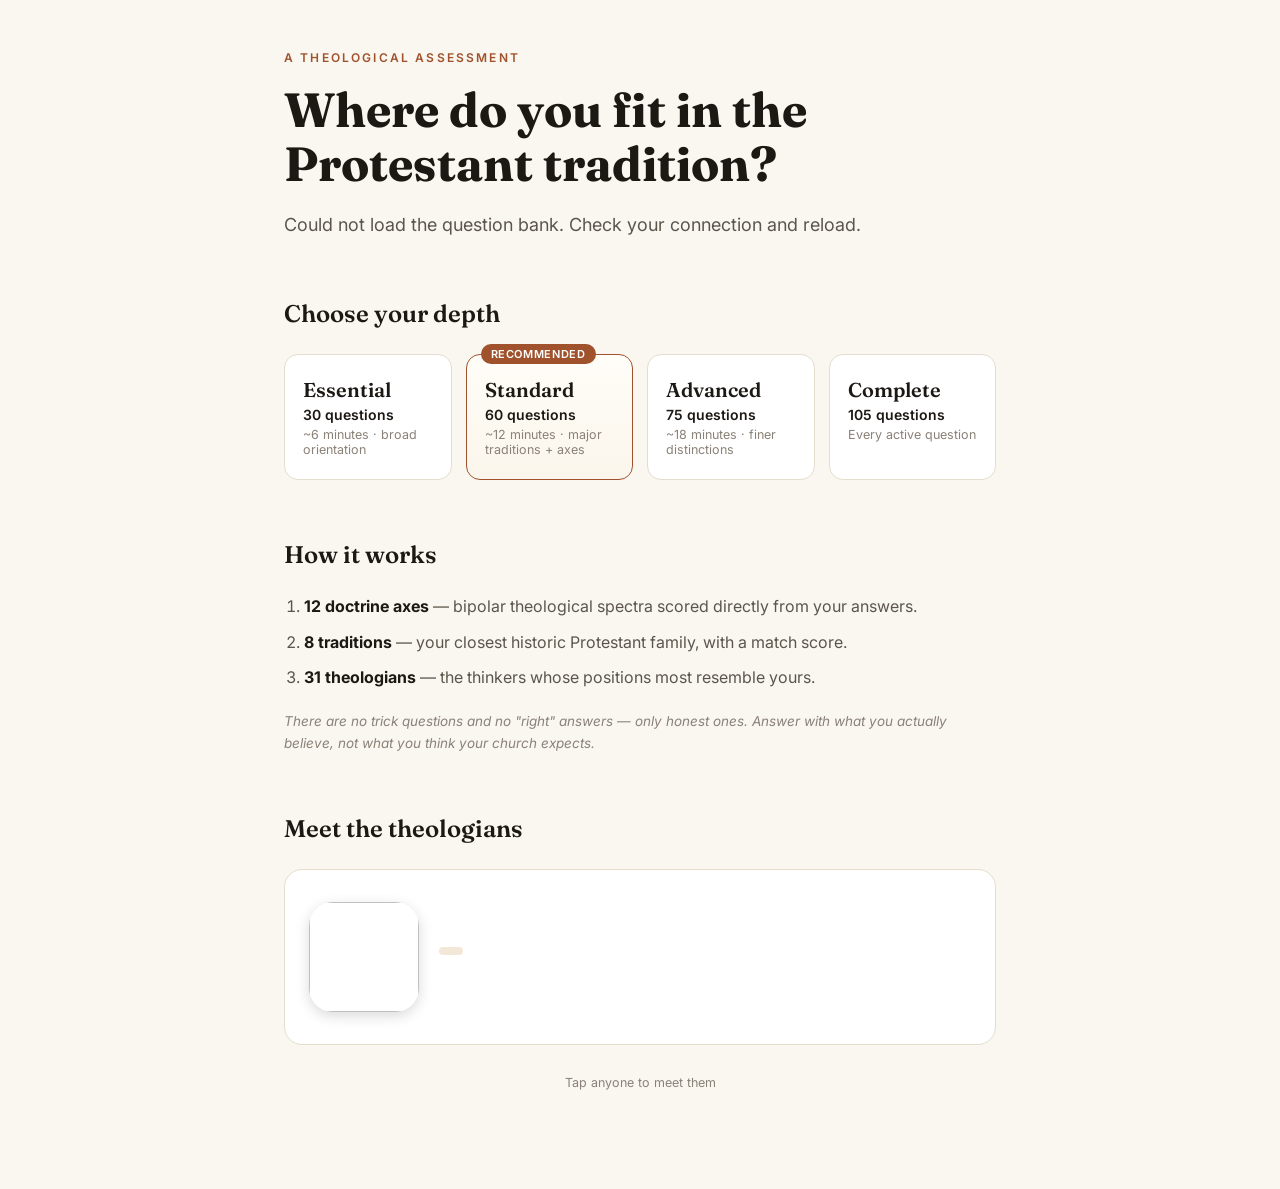
==== site/index.html @ bf426573 "Theologian detail pages with Impact/Theological contributions/events, carousel below How it works, s" ====
<!DOCTYPE html>
<html lang="en">
<head>
<meta charset="UTF-8">
<meta name="viewport" content="width=device-width, initial-scale=1.0">
<title>The Protestant Theology Quiz — Where do you fit?</title>
<meta name="description" content="Map your convictions across 12 doctrine axes and discover your closest Protestant tradition and theologians.">
<link rel="preconnect" href="https://fonts.googleapis.com">
<link rel="preconnect" href="https://fonts.gstatic.com" crossorigin>
<link href="https://fonts.googleapis.com/css2?family=Fraunces:opsz,wght@9..144,400;9..144,600;9..144,700&family=Inter:wght@400;500;600&display=swap" rel="stylesheet">
<link rel="stylesheet" href="styles.css">
</head>
<body>
<div class="page">

  <!-- ============ START SCREEN ============ -->
  <section id="screen-start" class="screen active">
    <header class="hero">
      <p class="kicker">A theological assessment</p>
      <h1>Where do you fit in the Protestant tradition?</h1>
      <p class="lede">Answer a series of propositions honestly, and we'll map your convictions across grace, Scripture, the church, worship, and the last things — then match your profile with historic traditions and the theologians who shaped them.</p>
    </header>


    <h2 class="section-title">Choose your depth</h2>
    <div class="depth-grid" id="depth-grid">
      <button class="depth-card" data-depth="essential">
        <span class="depth-name">Essential</span>
        <span class="depth-count">30 questions</span>
        <span class="depth-time">~6 minutes &middot; broad orientation</span>
      </button>
      <button class="depth-card recommended" data-depth="standard">
        <span class="depth-badge">Recommended</span>
        <span class="depth-name">Standard</span>
        <span class="depth-count">60 questions</span>
        <span class="depth-time">~12 minutes &middot; major traditions + axes</span>
      </button>
      <button class="depth-card" data-depth="advanced">
        <span class="depth-name">Advanced</span>
        <span class="depth-count">75 questions</span>
        <span class="depth-time">~18 minutes &middot; finer distinctions</span>
      </button>
      <button class="depth-card" data-depth="complete">
        <span class="depth-name">Complete</span>
        <span class="depth-count">105 questions</span>
        <span class="depth-time">Every active question</span>
      </button>
    </div>

    <div class="how-it-works">
      <h2 class="section-title">How it works</h2>
      <ol>
        <li><strong>12 doctrine axes</strong> — bipolar theological spectra scored directly from your answers.</li>
        <li><strong>8 traditions</strong> — your closest historic Protestant family, with a match score.</li>
        <li><strong>31 theologians</strong> — the thinkers whose positions most resemble yours.</li>
      </ol>
      <p class="fine-print">There are no trick questions and no "right" answers — only honest ones. Answer with what you actually believe, not what you think your church expects.</p>
    </div>

    <section class="theo-carousel-wrap">
      <h2 class="section-title">Meet the theologians</h2>
      <div class="spotlight" id="spotlight">
        <img class="spot-portrait" id="spot-portrait" alt="">
        <div class="spot-text">
          <h3 id="spot-name"></h3>
          <span class="car-tradition" id="spot-tradition"></span>
          <p class="car-blurb" id="spot-blurb"></p>
        </div>
      </div>
      <div class="marquee" id="marquee">
        <div class="marquee-track" id="marquee-track"></div>
      </div>
      <p class="marquee-hint">Tap anyone to meet them</p>
    </section>
  </section>

  <!-- ============ QUIZ SCREEN ============ -->
  <section id="screen-quiz" class="screen">
    <div class="quiz-topbar">
      <button id="btn-back" class="text-btn">&larr; Back</button>
      <div class="progress-wrap">
        <div class="progress-track"><div class="progress-fill" id="progress-fill"></div></div>
        <span class="progress-label" id="progress-label">1 / 60</span>
      </div>
      <span class="category-tag" id="category-tag">Soteriology</span>
    </div>

    <div class="question-card">
      <p class="q-number" id="q-number">Question 1</p>
      <h2 class="q-text" id="q-text"></h2>
      <div class="likert" id="likert">
        <button data-val="-2"><span class="likert-dot"></span><span class="likert-label">Strongly<br>disagree</span></button>
        <button data-val="-1"><span class="likert-dot"></span><span class="likert-label">Disagree</span></button>
        <button data-val="0"><span class="likert-dot"></span><span class="likert-label">Neutral /<br>unsure</span></button>
        <button data-val="1"><span class="likert-dot"></span><span class="likert-label">Agree</span></button>
        <button data-val="2"><span class="likert-dot"></span><span class="likert-label">Strongly<br>agree</span></button>
      </div>
    </div>
  </section>

  <!-- ============ RESULTS SCREEN ============ -->
  <section id="screen-results" class="screen">
    <header class="hero results-hero">
      <p class="kicker">Your theological profile</p>
      <h1 id="result-tradition">—</h1>
      <p class="match-line">Match <strong id="result-match">—</strong> / 100</p>
      <p class="lede" id="result-desc"></p>
    </header>

    <h2 class="section-title">In your own words</h2>
    <div class="summary-card" id="summary-card"></div>

    <h2 class="section-title">Closest theologians</h2>
    <div class="theologian-grid" id="theologian-grid"></div>

    <h2 class="section-title">Your 12 doctrine axes</h2>
    <div class="axes-list" id="axes-list"></div>

    <h2 class="section-title">All traditions, ranked</h2>
    <div class="tradition-rank" id="tradition-rank"></div>
    <div id="close-call" class="close-call hidden"></div>

    <div class="results-actions">
      <button id="btn-retake" class="btn-primary">Retake the quiz</button>
      <button id="btn-review" class="btn-secondary">Review my answers</button>
    </div>

    <div id="answer-review" class="answer-review hidden"></div>
  </section>

  <!-- ============ THEOLOGIAN DETAIL ============ -->
  <section id="screen-theologian" class="screen">
    <div class="theo-topbar">
      <button id="btn-theo-back" class="text-btn">&larr; Back</button>
      <button id="btn-theo-quiz" class="btn-small">Take the Quiz</button>
    </div>
    <div class="theo-hero">
      <div class="theo-portrait-wrap"><img class="theo-portrait" id="theo-portrait" alt=""></div>
      <div class="theo-head">
        <p class="kicker" id="theo-tradition"></p>
        <h1 id="theo-name"></h1>
        <p class="theo-lifespan" id="theo-lifespan"></p>
      </div>
    </div>
    <div class="theo-signature" id="theo-signature"></div>
    <h2 class="section-title">Impact</h2>
    <div class="theo-bio" id="theo-impact"></div>
    <h2 class="section-title">Theological contributions</h2>
    <div class="theo-bio" id="theo-theology"></div>
    <h2 class="section-title">Significant events</h2>
    <div class="theo-events" id="theo-events"></div>
  </section>

</div>
<script src="portraits-1.js"></script>
<script src="portraits-2.js"></script>
<script src="portraits-3.js"></script>
<script src="portraits-4.js"></script>
<script src="app.js"></script>
</body>
</html>
---- site/styles.css ----
:root {
  --paper: #faf7f1;
  --paper-deep: #f3eee3;
  --ink: #1c1814;
  --ink-soft: #5c554b;
  --ink-faint: #8a8177;
  --accent: #a0522d;
  --accent-deep: #7d3f22;
  --gold: #c9a227;
  --card: #ffffff;
  --line: #e5ddcd;
  --radius: 14px;
}

* { box-sizing: border-box; margin: 0; padding: 0; }

body {
  background: var(--paper);
  color: var(--ink);
  font-family: 'Inter', -apple-system, sans-serif;
  line-height: 1.6;
  -webkit-font-smoothing: antialiased;
}

.page { max-width: 760px; margin: 0 auto; padding: 48px 24px 96px; }

.screen { display: none; }
.screen.active { display: block; animation: fadeUp .35s ease; }
@keyframes fadeUp { from { opacity: 0; transform: translateY(10px); } to { opacity: 1; transform: none; } }

/* ---------- start screen ---------- */
.kicker {
  text-transform: uppercase; letter-spacing: .18em; font-size: 12px;
  font-weight: 600; color: var(--accent); margin-bottom: 16px;
}
.hero h1 {
  font-family: 'Fraunces', Georgia, serif; font-weight: 700;
  font-size: clamp(32px, 5vw, 48px); line-height: 1.12; margin-bottom: 20px;
}
.lede { font-size: 18px; color: var(--ink-soft); max-width: 62ch; margin-bottom: 16px; }
.meta-line { font-size: 13px; color: var(--ink-faint); margin-bottom: 48px; }

.section-title {
  font-family: 'Fraunces', Georgia, serif; font-size: 24px; font-weight: 600;
  margin: 48px 0 20px; padding-top: 8px;
}

.depth-grid { display: grid; grid-template-columns: repeat(auto-fit, minmax(160px, 1fr)); gap: 14px; }
.depth-card {
  position: relative; background: var(--card); border: 1.5px solid var(--line);
  border-radius: var(--radius); padding: 22px 18px; text-align: left; cursor: pointer;
  font-family: inherit; color: inherit; transition: border-color .15s, transform .15s, box-shadow .15s;
  display: flex; flex-direction: column; gap: 4px;
}
.depth-card:hover { border-color: var(--accent); transform: translateY(-2px); box-shadow: 0 8px 24px rgba(160,82,45,.10); }
.depth-card.recommended { border-color: var(--accent); background: linear-gradient(180deg, #fffdf8, #fbf6ec); }
.depth-badge {
  position: absolute; top: -11px; left: 14px; background: var(--accent); color: #fff;
  font-size: 11px; font-weight: 600; letter-spacing: .06em; text-transform: uppercase;
  padding: 3px 10px; border-radius: 20px;
}
.depth-name { font-family: 'Fraunces', Georgia, serif; font-size: 20px; font-weight: 600; }
.depth-count { font-size: 14px; font-weight: 600; color: var(--ink); }
.depth-time { font-size: 12.5px; color: var(--ink-faint); }

.how-it-works ol { margin: 0 0 20px 20px; color: var(--ink-soft); display: grid; gap: 10px; }
.how-it-works li strong { color: var(--ink); }
.fine-print { font-size: 13.5px; color: var(--ink-faint); font-style: italic; }

/* ---------- quiz screen ---------- */
.quiz-topbar { display: flex; align-items: center; gap: 16px; margin-bottom: 32px; }
.text-btn { background: none; border: none; font: inherit; color: var(--ink-faint); cursor: pointer; font-size: 14px; white-space: nowrap; }
.text-btn:hover { color: var(--ink); }
.progress-wrap { flex: 1; display: flex; align-items: center; gap: 12px; }
.progress-track { flex: 1; height: 6px; background: var(--line); border-radius: 3px; overflow: hidden; }
.progress-fill { height: 100%; background: var(--accent); border-radius: 3px; transition: width .25s ease; width: 0; }
.progress-label { font-size: 13px; color: var(--ink-faint); white-space: nowrap; font-variant-numeric: tabular-nums; }
.category-tag {
  font-size: 11.5px; font-weight: 600; letter-spacing: .08em; text-transform: uppercase;
  color: var(--accent-deep); background: #f3e7d8; padding: 5px 12px; border-radius: 20px; white-space: nowrap;
}

.question-card { background: var(--card); border: 1.5px solid var(--line); border-radius: 18px; padding: 40px 36px; }
.q-number { font-size: 12px; letter-spacing: .14em; text-transform: uppercase; color: var(--ink-faint); margin-bottom: 14px; }
.q-text { font-family: 'Fraunces', Georgia, serif; font-size: clamp(21px, 3.4vw, 27px); font-weight: 600; line-height: 1.4; margin-bottom: 36px; }

.likert { display: grid; grid-template-columns: repeat(5, 1fr); gap: 10px; }
.likert button {
  background: var(--paper); border: 1.5px solid var(--line); border-radius: 12px;
  padding: 16px 6px 14px; cursor: pointer; font: inherit; color: inherit;
  display: flex; flex-direction: column; align-items: center; gap: 10px;
  transition: border-color .12s, background .12s, transform .12s;
}
.likert button:hover { border-color: var(--accent); transform: translateY(-2px); }
.likert-dot { width: 18px; height: 18px; border-radius: 50%; border: 2px solid var(--ink-faint); transition: all .12s; }
.likert button:hover .likert-dot { border-color: var(--accent); }
.likert button.selected { border-color: var(--accent); background: #fdf6ec; }
.likert button.selected .likert-dot { background: var(--accent); border-color: var(--accent); }
.likert-label { font-size: 11.5px; line-height: 1.35; color: var(--ink-soft); text-align: center; }

/* ---------- results screen ---------- */
.results-hero h1 { margin-bottom: 8px; }
.match-line { font-size: 17px; color: var(--ink-soft); margin-bottom: 18px; }
.match-line strong { color: var(--accent-deep); font-size: 22px; }

.theologian-grid { display: grid; grid-template-columns: repeat(auto-fit, minmax(200px, 1fr)); gap: 14px; }
.theologian-card { background: var(--card); border: 1.5px solid var(--line); border-radius: var(--radius); padding: 20px; }
.theologian-card h3 { font-family: 'Fraunces', Georgia, serif; font-size: 18px; margin-bottom: 2px; }
.theologian-dates { font-size: 12.5px; color: var(--ink-faint); margin-bottom: 8px; }
.theologian-card p { font-size: 13.5px; color: var(--ink-soft); }

.axes-list { display: grid; gap: 18px; }
.axis-row { background: var(--card); border: 1.5px solid var(--line); border-radius: var(--radius); padding: 18px 20px; }
.axis-head { display: flex; justify-content: space-between; align-items: baseline; margin-bottom: 4px; }
.axis-name { font-weight: 600; font-size: 15px; }
.axis-lean { font-size: 12.5px; color: var(--accent-deep); font-weight: 600; }
.axis-desc { font-size: 12.5px; color: var(--ink-faint); margin-bottom: 12px; }
.axis-bar { position: relative; height: 8px; background: linear-gradient(90deg, #e8d9c3, var(--line), #e8d9c3); border-radius: 4px; margin: 0 4px; }
.axis-marker {
  position: absolute; top: 50%; width: 20px; height: 20px; border-radius: 50%;
  background: var(--accent); border: 3px solid #fff; box-shadow: 0 1px 5px rgba(0,0,0,.25);
  transform: translate(-50%, -50%);
}
.axis-poles { display: flex; justify-content: space-between; font-size: 11.5px; color: var(--ink-faint); margin-top: 8px; }

.tradition-rank { display: grid; gap: 10px; }
.trad-row { display: flex; align-items: center; gap: 14px; background: var(--card); border: 1.5px solid var(--line); border-radius: 12px; padding: 14px 18px; }
.trad-row.top { border-color: var(--accent); background: linear-gradient(180deg, #fffdf8, #fbf6ec); }
.trad-name { font-weight: 600; flex: 1; }
.trad-bar-wrap { flex: 2; height: 8px; background: var(--paper-deep); border-radius: 4px; overflow: hidden; }
.trad-bar { height: 100%; background: var(--accent); border-radius: 4px; }
.trad-score { font-variant-numeric: tabular-nums; font-weight: 600; color: var(--accent-deep); min-width: 44px; text-align: right; }

.results-actions { display: flex; gap: 12px; margin: 40px 0 24px; flex-wrap: wrap; }
.btn-primary, .btn-secondary {
  font: inherit; font-weight: 600; font-size: 15px; padding: 13px 26px;
  border-radius: 30px; cursor: pointer; transition: transform .12s, box-shadow .12s;
}
.btn-primary { background: var(--accent); color: #fff; border: none; }
.btn-primary:hover { background: var(--accent-deep); transform: translateY(-1px); }
.btn-secondary { background: transparent; color: var(--ink); border: 1.5px solid var(--line); }
.btn-secondary:hover { border-color: var(--accent); }

.answer-review { margin-top: 8px; }
.answer-review.hidden { display: none; }
.review-item { background: var(--card); border: 1px solid var(--line); border-radius: 10px; padding: 14px 18px; margin-bottom: 8px; font-size: 14px; }
.review-item .rq { color: var(--ink-soft); margin-bottom: 4px; }
.review-item .ra { font-weight: 600; color: var(--accent-deep); }

@media (max-width: 560px) {
  .page { padding: 32px 16px 72px; }
  .question-card { padding: 28px 20px; }
  .likert-label { font-size: 10px; }
  .quiz-topbar { flex-wrap: wrap; }
  .category-tag { order: 3; }
  .spot-portrait { width: 76px; height: 76px; border-radius: 18px; }
  .spotlight { padding: 18px; gap: 14px; }
}

/* ---------- summary ---------- */
.summary-card {
  background: var(--card); border: 1.5px solid var(--line); border-radius: 18px;
  padding: 32px 30px; font-size: 16.5px; color: var(--ink-soft);
}
.summary-card p { margin-bottom: 14px; }
.summary-card p:last-child { margin-bottom: 0; }
.summary-card strong { color: var(--ink); }

/* ---------- theologian marquee ---------- */
.theo-carousel-wrap { margin-top: 40px; }
.spotlight {
  display: flex; gap: 20px; align-items: center;
  background: var(--card); border: 1.5px solid var(--line); border-radius: 18px;
  padding: 24px; min-height: 176px; margin-bottom: 18px;
}
.spotlight.spot-fade { animation: fadeUp .35s ease; }
.spot-portrait {
  width: 110px; height: 110px; border-radius: 24px; object-fit: cover;
  box-shadow: 0 4px 14px rgba(0,0,0,.15); flex-shrink: 0;
}
.spot-text h3 { font-family: 'Fraunces', Georgia, serif; font-size: 22px; margin-bottom: 6px; }
.car-tradition {
  display: inline-block; font-size: 11px; font-weight: 600; letter-spacing: .08em;
  text-transform: uppercase; color: var(--accent-deep); background: #f3e7d8;
  padding: 4px 12px; border-radius: 20px; margin-bottom: 10px;
}
.car-blurb { font-size: 14.5px; color: var(--ink-soft); }

.marquee {
  overflow: hidden; -webkit-mask-image: linear-gradient(90deg, transparent, #000 8%, #000 92%, transparent);
  mask-image: linear-gradient(90deg, transparent, #000 8%, #000 92%, transparent);
}
.marquee-track {
  display: flex; width: max-content;
  animation: marquee 95s linear infinite;
}
.mq-half { display: flex; gap: 14px; padding-right: 14px; }
.marquee:hover .marquee-track { animation-play-state: paused; }
@keyframes marquee { to { transform: translateX(-50%); } }
.mq-item {
  display: flex; align-items: center; justify-content: center;
  width: 88px; cursor: pointer; padding: 6px; border-radius: 14px;
  border: 1.5px solid transparent; background: none; font: inherit; color: inherit;
  opacity: .92; transition: opacity .15s, transform .15s;
}
.mq-item:hover { opacity: 1; transform: scale(1.06); }
.mq-item.active { border-color: var(--accent); opacity: 1; }
.mq-item img {
  width: 72px; height: 72px; border-radius: 18px; object-fit: cover;
  box-shadow: 0 3px 10px rgba(0,0,0,.12);
}
.mq-initials {
  width: 72px; height: 72px; border-radius: 18px; background: var(--paper-deep);
  display: flex; align-items: center; justify-content: center;
  font-family: 'Fraunces', Georgia, serif; font-weight: 700; font-size: 24px; color: var(--accent-deep);
}
.marquee-hint { text-align: center; font-size: 12.5px; color: var(--ink-faint); margin-top: 10px; }

/* ---------- tooltips ---------- */
.term { position: relative; cursor: help; border-bottom: 1px dotted var(--ink-faint); }
.term:hover { color: var(--accent-deep); }
.tooltip {
  position: fixed; z-index: 50; max-width: 280px; background: var(--ink); color: #fdfbf7;
  font-size: 13px; line-height: 1.5; padding: 12px 14px; border-radius: 10px;
  box-shadow: 0 8px 28px rgba(0,0,0,.28); pointer-events: none;
}
.tooltip strong { color: var(--gold); display: block; margin-bottom: 2px; font-size: 12px; text-transform: uppercase; letter-spacing: .06em; }

/* ---------- close-call explainer ---------- */
.close-call { margin-top: 22px; background: var(--card); border: 1.5px solid var(--line); border-radius: var(--radius); padding: 24px 26px; }
.close-call.hidden { display: none; }
.close-call h3 { font-family: 'Fraunces', Georgia, serif; font-size: 20px; margin-bottom: 4px; }
.close-intro { font-size: 13.5px; color: var(--ink-faint); margin-bottom: 16px; }
.close-row { margin-bottom: 16px; }
.close-row:last-child { margin-bottom: 0; }
.close-head { font-size: 14.5px; margin-bottom: 8px; }
.close-head strong { color: var(--accent-deep); }
.close-call ul { margin: 0 0 0 18px; display: grid; gap: 8px; }
.close-call li { font-size: 14px; color: var(--ink-soft); }
.close-note { font-size: 14px; color: var(--ink-faint); font-style: italic; }

/* ---------- theologian portraits ---------- */
.theologian-card { text-align: left; }
.theologian-portrait {
  width: 84px; height: 84px; border-radius: 20px; object-fit: cover;
  margin-bottom: 12px; box-shadow: 0 4px 14px rgba(0,0,0,.15);
}

/* ---------- theologian detail page ---------- */
.theo-topbar { display: flex; justify-content: space-between; align-items: center; margin-bottom: 32px; }
.btn-small {
  font: inherit; font-weight: 600; font-size: 14px; padding: 10px 22px; border-radius: 24px;
  background: var(--accent); color: #fff; border: none; cursor: pointer;
  transition: transform .15s, background .15s, box-shadow .15s;
}
.btn-small:hover { background: var(--accent-deep); transform: translateY(-1px); box-shadow: 0 4px 12px rgba(0,0,0,.12); }
.btn-small:active { transform: scale(.97); }
.theo-hero { display: flex; gap: 28px; align-items: center; margin-bottom: 28px; }
.theo-portrait {
  width: 140px; height: 140px; border-radius: 32px; object-fit: cover; flex-shrink: 0;
  box-shadow: 0 6px 20px rgba(0,0,0,.15);
}
.theo-head h1 { font-family: 'Fraunces', Georgia, serif; font-size: clamp(30px, 5vw, 42px); line-height: 1.1; margin: 8px 0 6px; }
.theo-lifespan { color: var(--ink-faint); font-size: 14.5px; }
.theo-signature {
  background: linear-gradient(180deg, #fffdf8, #fbf6ec);
  border: 1.5px solid var(--line); border-left: 4px solid var(--accent);
  border-radius: 14px; padding: 20px 24px; font-size: 16px; color: var(--ink-soft); margin-bottom: 8px;
}
.theo-bio p { font-size: 16.5px; line-height: 1.7; color: var(--ink-soft); margin-bottom: 16px; }
.theo-events { display: grid; gap: 14px; }
.theo-event {
  display: flex; gap: 18px; background: var(--card);
  border: 1.5px solid var(--line); border-radius: 14px; padding: 18px 22px;
}
.theo-event-year {
  font-family: 'Fraunces', Georgia, serif; font-weight: 700; font-size: 18px;
  color: var(--accent-deep); min-width: 64px; flex-shrink: 0;
}
.theo-event-body strong { display: block; margin-bottom: 4px; font-size: 15.5px; }
.theo-event-body p { font-size: 14.5px; color: var(--ink-soft); margin: 0; }
@media (max-width: 560px) {
  .theo-hero { gap: 18px; }
  .theo-portrait { width: 104px; height: 104px; border-radius: 24px; }
}

/* ---------- smoothness pass ---------- */
.screen.active { animation: screenIn .5s cubic-bezier(.22,.8,.3,1); }
@keyframes screenIn { from { opacity: 0; transform: translateY(14px); } to { opacity: 1; transform: none; } }
.q-swap { animation: qSwap .38s cubic-bezier(.22,.8,.3,1); }
@keyframes qSwap { from { opacity: 0; transform: translateY(16px); } to { opacity: 1; transform: none; } }
.question-card { min-height: 380px; }
.likert button:active { transform: scale(.96); }
.btn-primary:active, .btn-secondary:active { transform: scale(.97); }
.depth-card:active { transform: scale(.98); }
.spotlight.spot-fade { animation: spotSwap .3s ease; }
@keyframes spotSwap { from { opacity: .25; } to { opacity: 1; } }
.theologian-card.clickable { cursor: pointer; transition: transform .15s, box-shadow .15s, border-color .15s; }
.theologian-card.clickable:hover { transform: translateY(-3px); box-shadow: 0 8px 20px rgba(0,0,0,.08); border-color: var(--accent); }
.mq-item { transition: opacity .2s, transform .2s, border-color .2s; }
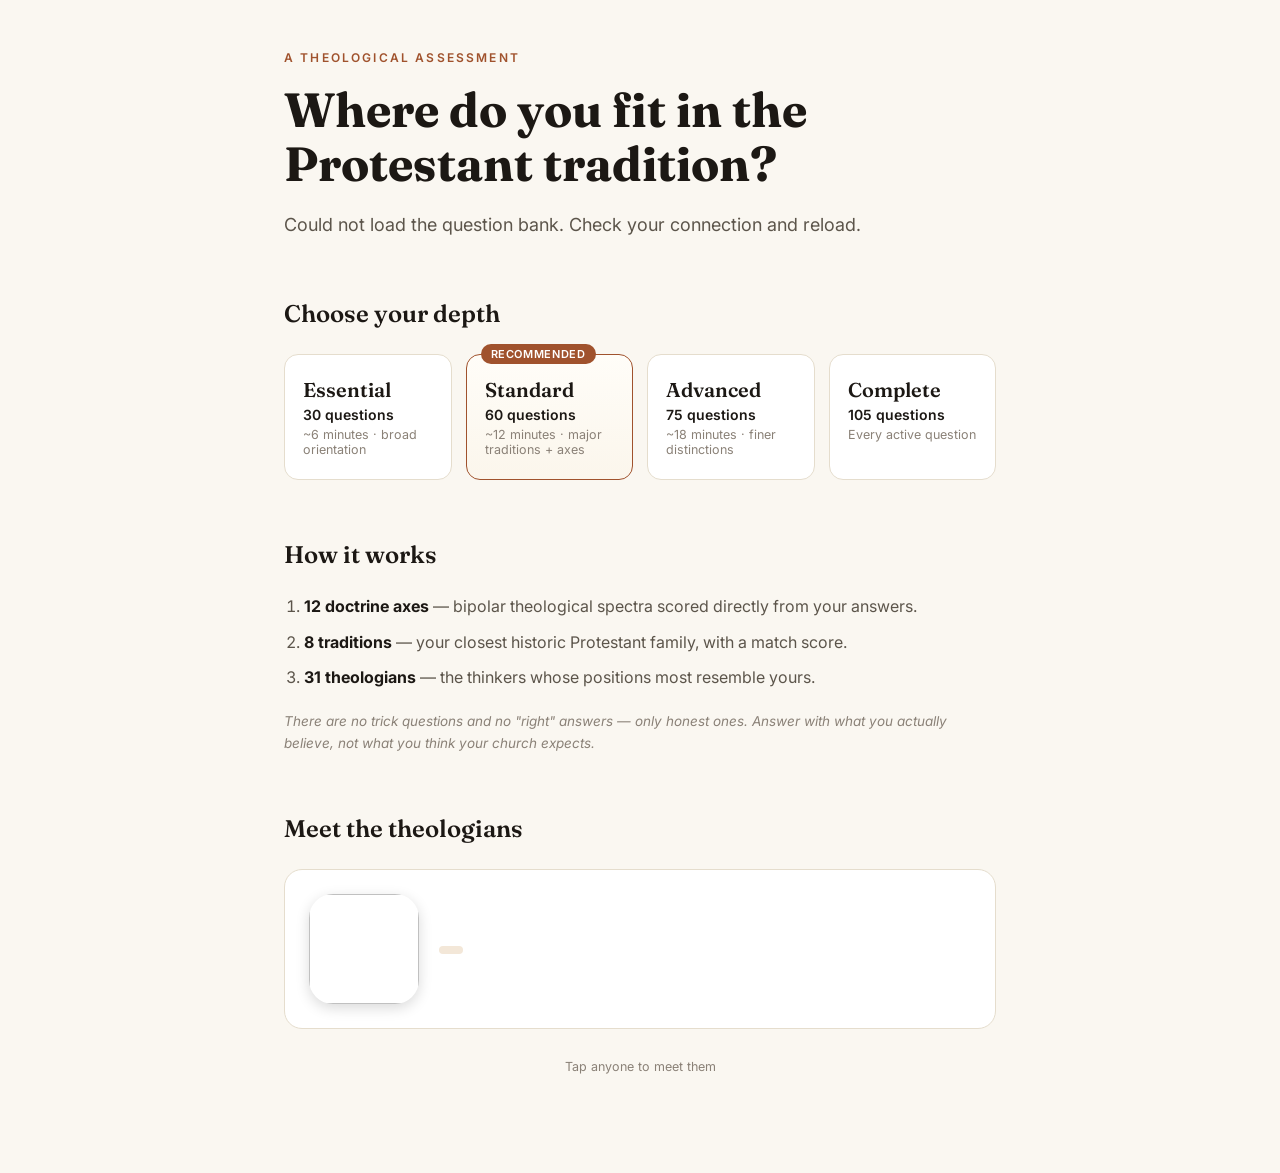
==== commit e8e12bdf: "Mobile spotlight: full bio full-width below header, no truncation" ====
--- a/site/index.html
+++ b/site/index.html
@@ -8,7 +8,7 @@
 <link rel="preconnect" href="https://fonts.googleapis.com">
 <link rel="preconnect" href="https://fonts.gstatic.com" crossorigin>
 <link href="https://fonts.googleapis.com/css2?family=Fraunces:opsz,wght@9..144,400;9..144,600;9..144,700&family=Inter:wght@400;500;600&display=swap" rel="stylesheet">
-<link rel="stylesheet" href="styles.css">
+<link rel="stylesheet" href="styles.css?v=20261019">
 </head>
 <body>
 <div class="page">
@@ -61,14 +61,15 @@
       <h2 class="section-title">Meet the theologians</h2>
       <div class="spotlight" id="spotlight">
         <img class="spot-portrait" id="spot-portrait" alt="">
-        <div class="spot-text">
+        <div class="spot-head">
           <h3 id="spot-name"></h3>
           <span class="car-tradition" id="spot-tradition"></span>
-          <p class="car-blurb" id="spot-blurb"></p>
         </div>
+        <p class="car-blurb" id="spot-blurb"></p>
       </div>
       <div class="marquee" id="marquee">
         <div class="marquee-track" id="marquee-track"></div>
+        <div class="mq-ring" id="mq-ring"></div>
       </div>
       <p class="marquee-hint">Tap anyone to meet them</p>
     </section>
@@ -134,6 +135,7 @@
       <button id="btn-theo-back" class="text-btn">&larr; Back</button>
       <button id="btn-theo-quiz" class="btn-small">Take the Quiz</button>
     </div>
+    <div class="theo-strip" id="theo-strip" aria-label="All theologians"><div class="theo-strip-ring" id="theo-strip-ring"></div></div>
     <div class="theo-hero">
       <div class="theo-portrait-wrap"><img class="theo-portrait" id="theo-portrait" alt=""></div>
       <div class="theo-head">
@@ -152,10 +154,10 @@
   </section>
 
 </div>
-<script src="portraits-1.js"></script>
-<script src="portraits-2.js"></script>
-<script src="portraits-3.js"></script>
-<script src="portraits-4.js"></script>
-<script src="app.js"></script>
+<script src="portraits-1.js?v=20261019"></script>
+<script src="portraits-2.js?v=20261019"></script>
+<script src="portraits-3.js?v=20261019"></script>
+<script src="portraits-4.js?v=20261019"></script>
+<script src="app.js?v=20261019"></script>
 </body>
 </html>
--- a/site/styles.css
+++ b/site/styles.css
@@ -103,7 +103,11 @@
 .match-line { font-size: 17px; color: var(--ink-soft); margin-bottom: 18px; }
 .match-line strong { color: var(--accent-deep); font-size: 22px; }
 
-.theologian-grid { display: grid; grid-template-columns: repeat(auto-fit, minmax(200px, 1fr)); gap: 14px; }
+.theologian-grid { display: grid; grid-template-columns: repeat(2, 1fr); gap: 14px; }
+@media (max-width: 480px) {
+  .theologian-grid { gap: 10px; }
+  .theologian-card { padding: 16px; }
+}
 .theologian-card { background: var(--card); border: 1.5px solid var(--line); border-radius: var(--radius); padding: 20px; }
 .theologian-card h3 { font-family: 'Fraunces', Georgia, serif; font-size: 18px; margin-bottom: 2px; }
 .theologian-dates { font-size: 12.5px; color: var(--ink-faint); margin-bottom: 8px; }
@@ -128,7 +132,7 @@
 .trad-row.top { border-color: var(--accent); background: linear-gradient(180deg, #fffdf8, #fbf6ec); }
 .trad-name { font-weight: 600; flex: 1; }
 .trad-bar-wrap { flex: 2; height: 8px; background: var(--paper-deep); border-radius: 4px; overflow: hidden; }
-.trad-bar { height: 100%; background: var(--accent); border-radius: 4px; }
+.trad-bar { display: block; height: 100%; background: var(--accent); border-radius: 4px; transition: width .9s cubic-bezier(.22,.8,.3,1); }
 .trad-score { font-variant-numeric: tabular-nums; font-weight: 600; color: var(--accent-deep); min-width: 44px; text-align: right; }
 
 .results-actions { display: flex; gap: 12px; margin: 40px 0 24px; flex-wrap: wrap; }
@@ -169,34 +173,40 @@
 /* ---------- theologian marquee ---------- */
 .theo-carousel-wrap { margin-top: 40px; }
 .spotlight {
-  display: flex; gap: 20px; align-items: center;
+  display: grid; grid-template-columns: auto 1fr;
+  grid-template-areas: "portrait head" "portrait blurb";
+  column-gap: 20px; row-gap: 6px; align-items: center;
   background: var(--card); border: 1.5px solid var(--line); border-radius: 18px;
-  padding: 24px; min-height: 176px; margin-bottom: 18px;
+  padding: 24px; margin-bottom: 18px;
 }
 .spotlight.spot-fade { animation: fadeUp .35s ease; }
 .spot-portrait {
+  grid-area: portrait;
   width: 110px; height: 110px; border-radius: 24px; object-fit: cover;
   box-shadow: 0 4px 14px rgba(0,0,0,.15); flex-shrink: 0;
 }
-.spot-text h3 { font-family: 'Fraunces', Georgia, serif; font-size: 22px; margin-bottom: 6px; }
+.spot-head { grid-area: head; align-self: end; min-width: 0; }
+.spot-head h3 { font-family: 'Fraunces', Georgia, serif; font-size: 22px; margin-bottom: 6px; }
 .car-tradition {
   display: inline-block; font-size: 11px; font-weight: 600; letter-spacing: .08em;
   text-transform: uppercase; color: var(--accent-deep); background: #f3e7d8;
-  padding: 4px 12px; border-radius: 20px; margin-bottom: 10px;
-}
-.car-blurb { font-size: 14.5px; color: var(--ink-soft); }
+  padding: 4px 12px; border-radius: 20px;
+}
+.car-blurb { grid-area: blurb; align-self: start; margin: 0; font-size: 14.5px; color: var(--ink-soft); }
 
 .marquee {
+  position: relative;
   overflow: hidden; -webkit-mask-image: linear-gradient(90deg, transparent, #000 8%, #000 92%, transparent);
   mask-image: linear-gradient(90deg, transparent, #000 8%, #000 92%, transparent);
 }
+.mq-ring {
+  position: absolute; top: 0; left: 0; z-index: 2; pointer-events: none; opacity: 0;
+  border: 2.5px solid var(--accent); border-radius: 18px;
+}
 .marquee-track {
-  display: flex; width: max-content;
-  animation: marquee 95s linear infinite;
+  display: flex; width: max-content; will-change: transform;
 }
 .mq-half { display: flex; gap: 14px; padding-right: 14px; }
-.marquee:hover .marquee-track { animation-play-state: paused; }
-@keyframes marquee { to { transform: translateX(-50%); } }
 .mq-item {
   display: flex; align-items: center; justify-content: center;
   width: 88px; cursor: pointer; padding: 6px; border-radius: 14px;
@@ -204,7 +214,7 @@
   opacity: .92; transition: opacity .15s, transform .15s;
 }
 .mq-item:hover { opacity: 1; transform: scale(1.06); }
-.mq-item.active { border-color: var(--accent); opacity: 1; }
+.mq-item.active { opacity: 1; }
 .mq-item img {
   width: 72px; height: 72px; border-radius: 18px; object-fit: cover;
   box-shadow: 0 3px 10px rgba(0,0,0,.12);
@@ -215,6 +225,15 @@
   font-family: 'Fraunces', Georgia, serif; font-weight: 700; font-size: 24px; color: var(--accent-deep);
 }
 .marquee-hint { text-align: center; font-size: 12.5px; color: var(--ink-faint); margin-top: 10px; }
+.spotlight { cursor: pointer; transition: transform .15s, box-shadow .15s, border-color .15s; }
+.spotlight:hover { transform: translateY(-2px); box-shadow: 0 8px 20px rgba(0,0,0,.08); border-color: var(--accent); }
+.spotlight:active { transform: scale(.99); }
+@media (max-width: 560px) {
+  .spotlight { grid-template-areas: "portrait head" "blurb blurb"; padding: 18px; column-gap: 16px; row-gap: 12px; }
+  .spot-portrait { width: 88px; height: 88px; border-radius: 20px; }
+  .spot-head h3 { font-size: 19px; }
+  .car-blurb { font-size: 14px; }
+}
 
 /* ---------- tooltips ---------- */
 .term { position: relative; cursor: help; border-bottom: 1px dotted var(--ink-faint); }
@@ -279,6 +298,33 @@
 }
 .theo-event-body strong { display: block; margin-bottom: 4px; font-size: 15.5px; }
 .theo-event-body p { font-size: 14.5px; color: var(--ink-soft); margin: 0; }
+.theo-strip {
+  position: relative;
+  display: flex; gap: 10px; overflow-x: auto; padding: 4px 2px 14px; margin-bottom: 22px;
+  scrollbar-width: none; -webkit-overflow-scrolling: touch;
+  -webkit-mask-image: linear-gradient(90deg, transparent, #000 4%, #000 96%, transparent);
+  mask-image: linear-gradient(90deg, transparent, #000 4%, #000 96%, transparent);
+}
+.theo-strip-ring {
+  position: absolute; top: 0; left: 0; pointer-events: none; opacity: 0;
+  border: 2.5px solid var(--accent); border-radius: 20px;
+  transition: transform .42s cubic-bezier(.22,1,.36,1), width .42s cubic-bezier(.22,1,.36,1), height .42s cubic-bezier(.22,1,.36,1), opacity .2s;
+}
+.theo-strip::-webkit-scrollbar { display: none; }
+.theo-strip-item {
+  flex: 0 0 auto; width: 64px; height: 64px; border-radius: 18px; padding: 0;
+  border: 2.5px solid transparent; background: var(--card); cursor: pointer; overflow: hidden;
+  transition: border-color .15s, transform .15s;
+}
+.theo-strip-item img { width: 100%; height: 100%; object-fit: cover; display: block; }
+.theo-strip-item.active { transform: scale(1.04); }
+.theo-strip-initials {
+  width: 100%; height: 100%; display: flex; align-items: center; justify-content: center;
+  font-family: 'Fraunces', Georgia, serif; font-weight: 700; font-size: 20px; color: var(--accent-deep);
+  background: var(--paper-deep);
+}
+.theo-swap .theo-hero, .theo-swap .theo-signature, .theo-swap .theo-bio, .theo-swap .theo-events { animation: theoIn .38s cubic-bezier(.22,1,.36,1); }
+@keyframes theoIn { from { opacity: 0; transform: translateY(12px); } to { opacity: 1; transform: none; } }
 @media (max-width: 560px) {
   .theo-hero { gap: 18px; }
   .theo-portrait { width: 104px; height: 104px; border-radius: 24px; }
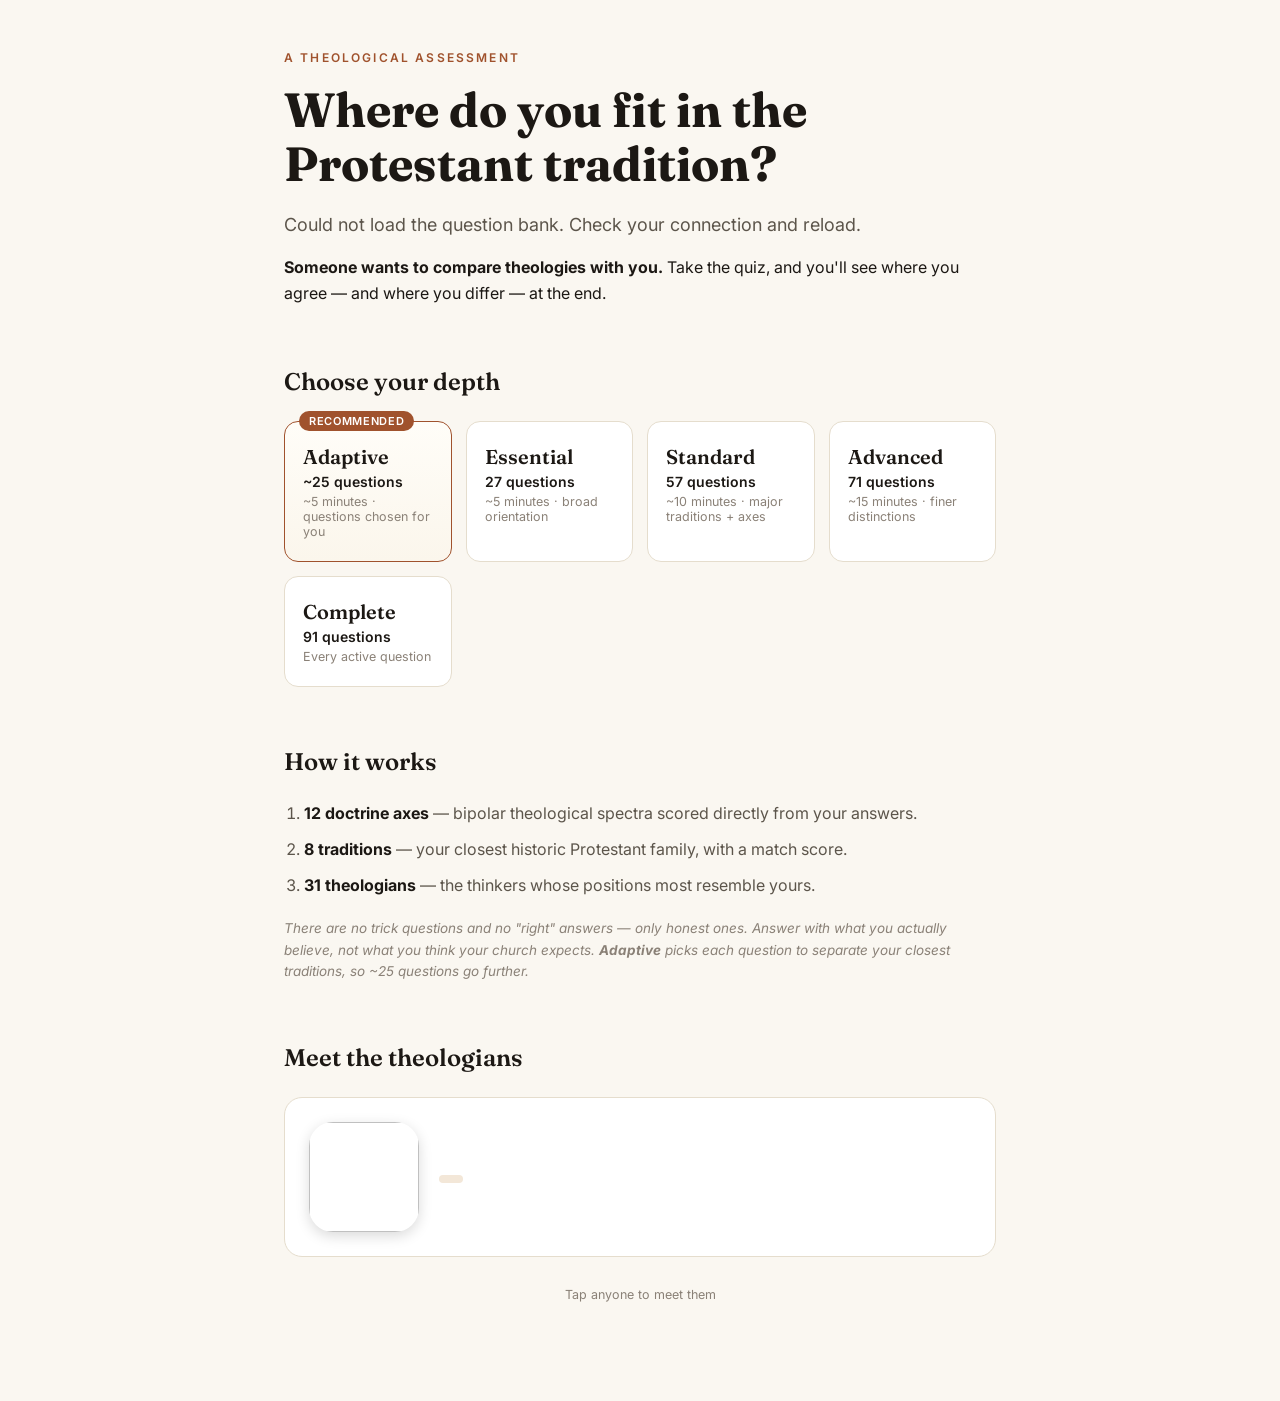
==== commit c6189782: "theology-quiz: add 10 modern pastors (41 theologians) - vectors, meta, reading, index" ====
--- a/site/index.html
+++ b/site/index.html
@@ -8,7 +8,7 @@
 <link rel="preconnect" href="https://fonts.googleapis.com">
 <link rel="preconnect" href="https://fonts.gstatic.com" crossorigin>
 <link href="https://fonts.googleapis.com/css2?family=Fraunces:opsz,wght@9..144,400;9..144,600;9..144,700&family=Inter:wght@400;500;600&display=swap" rel="stylesheet">
-<link rel="stylesheet" href="styles.css?v=20261019">
+<link rel="stylesheet" href="styles.css?v=20261026">
 </head>
 <body>
 <div class="page">
@@ -21,28 +21,37 @@
       <p class="lede">Answer a series of propositions honestly, and we'll map your convictions across grace, Scripture, the church, worship, and the last things — then match your profile with historic traditions and the theologians who shaped them.</p>
     </header>
 
+    <div id="compare-banner" class="compare-banner hidden">
+      <p><strong>Someone wants to compare theologies with you.</strong> Take the quiz, and you'll see where you agree — and where you differ — at the end.</p>
+    </div>
+
 
     <h2 class="section-title">Choose your depth</h2>
     <div class="depth-grid" id="depth-grid">
+      <button class="depth-card recommended" data-depth="adaptive">
+        <span class="depth-badge">Recommended</span>
+        <span class="depth-name">Adaptive</span>
+        <span class="depth-count">~25 questions</span>
+        <span class="depth-time">~5 minutes &middot; questions chosen for you</span>
+      </button>
       <button class="depth-card" data-depth="essential">
         <span class="depth-name">Essential</span>
-        <span class="depth-count">30 questions</span>
-        <span class="depth-time">~6 minutes &middot; broad orientation</span>
-      </button>
-      <button class="depth-card recommended" data-depth="standard">
-        <span class="depth-badge">Recommended</span>
+        <span class="depth-count">27 questions</span>
+        <span class="depth-time">~5 minutes &middot; broad orientation</span>
+      </button>
+      <button class="depth-card" data-depth="standard">
         <span class="depth-name">Standard</span>
-        <span class="depth-count">60 questions</span>
-        <span class="depth-time">~12 minutes &middot; major traditions + axes</span>
+        <span class="depth-count">57 questions</span>
+        <span class="depth-time">~10 minutes &middot; major traditions + axes</span>
       </button>
       <button class="depth-card" data-depth="advanced">
         <span class="depth-name">Advanced</span>
-        <span class="depth-count">75 questions</span>
-        <span class="depth-time">~18 minutes &middot; finer distinctions</span>
+        <span class="depth-count">71 questions</span>
+        <span class="depth-time">~15 minutes &middot; finer distinctions</span>
       </button>
       <button class="depth-card" data-depth="complete">
         <span class="depth-name">Complete</span>
-        <span class="depth-count">105 questions</span>
+        <span class="depth-count">91 questions</span>
         <span class="depth-time">Every active question</span>
       </button>
     </div>
@@ -54,7 +63,7 @@
         <li><strong>8 traditions</strong> — your closest historic Protestant family, with a match score.</li>
         <li><strong>31 theologians</strong> — the thinkers whose positions most resemble yours.</li>
       </ol>
-      <p class="fine-print">There are no trick questions and no "right" answers — only honest ones. Answer with what you actually believe, not what you think your church expects.</p>
+      <p class="fine-print">There are no trick questions and no "right" answers — only honest ones. Answer with what you actually believe, not what you think your church expects. <strong>Adaptive</strong> picks each question to separate your closest traditions, so ~25 questions go further.</p>
     </div>
 
     <section class="theo-carousel-wrap">
@@ -108,18 +117,66 @@
       <p class="lede" id="result-desc"></p>
     </header>
 
-    <h2 class="section-title">In your own words</h2>
-    <div class="summary-card" id="summary-card"></div>
-
-    <h2 class="section-title">Closest theologians</h2>
-    <div class="theologian-grid" id="theologian-grid"></div>
-
-    <h2 class="section-title">Your 12 doctrine axes</h2>
-    <div class="axes-list" id="axes-list"></div>
-
-    <h2 class="section-title">All traditions, ranked</h2>
-    <div class="tradition-rank" id="tradition-rank"></div>
-    <div id="close-call" class="close-call hidden"></div>
+    <div class="results-actions share-row">
+      <button id="btn-share" class="btn-primary">Share my results</button>
+      <button id="btn-compare" class="btn-secondary">Compare with a friend</button>
+    </div>
+
+    <nav class="results-tabs" id="results-tabs" aria-label="Results sections">
+      <div class="tabs-indicator" id="tabs-indicator"></div>
+      <button class="rtab active" data-tab="summary">Summary</button>
+      <button class="rtab" data-tab="theologians">Theologians</button>
+      <button class="rtab" data-tab="beliefs">Beliefs</button>
+      <button class="rtab" data-tab="reading">Reading</button>
+    </nav>
+
+    <div class="tab-panel active" id="panel-summary">
+      <div id="compare-result" class="compare-result hidden"></div>
+
+      <h2 class="section-title">In your own words</h2>
+      <div class="summary-card" id="summary-card"></div>
+
+      <h2 class="section-title">Your theological attributes</h2>
+      <p class="section-sub">Not what you believe, but where your convictions run deepest.</p>
+      <div class="attr-card">
+        <div class="attr-radar" id="attr-radar"></div>
+        <div class="attr-list" id="attr-list"></div>
+      </div>
+      <p class="attr-note" id="attr-note"></p>
+
+      <div id="breaks-card" class="breaks-card hidden"></div>
+      <div id="contra-card" class="breaks-card hidden"></div>
+      <div id="close-call" class="close-call hidden"></div>
+    </div>
+
+    <div class="tab-panel" id="panel-theologians">
+      <h2 class="section-title">Closest theologians</h2>
+      <div class="theologian-grid" id="theologian-grid"></div>
+
+      <h2 class="section-title">Why these matches?</h2>
+      <p class="section-sub">The answers that most pulled you toward each theologian.</p>
+      <div id="why-list"></div>
+    </div>
+
+    <div class="tab-panel" id="panel-beliefs">
+      <h2 class="section-title">Your 12 doctrine axes</h2>
+      <div class="axes-list" id="axes-list"></div>
+
+      <h2 class="section-title">All traditions, ranked</h2>
+      <div class="tradition-rank" id="tradition-rank"></div>
+    </div>
+
+    <div class="tab-panel" id="panel-reading">
+      <h2 class="section-title">Your reading list</h2>
+      <p class="section-sub">One essential book from each of your closest theologians.</p>
+      <div id="reading-list" class="reading-list"></div>
+
+      <div id="unsure-wrap" class="hidden">
+        <h2 class="section-title">Explore your unsure answers</h2>
+        <p class="section-sub">You marked these &ldquo;Neutral / unsure&rdquo; — explore each idea.</p>
+        <div id="unsure-list"></div>
+      </div>
+    </div>
 
     <div class="results-actions">
       <button id="btn-retake" class="btn-primary">Retake the quiz</button>
@@ -127,6 +184,18 @@
     </div>
 
     <div id="answer-review" class="answer-review hidden"></div>
+  </section>
+
+  <!-- ============ LOW SIGNAL ============ -->
+  <section id="screen-lowsignal" class="screen">
+    <header class="hero">
+      <p class="kicker">Not enough signal</p>
+      <h1>We couldn't build your profile.</h1>
+      <p class="lede">You answered nearly every question the same way. The quiz tells traditions apart by where you <em>disagree</em> — honest, varied answers are the whole engine. Answer what you actually believe, including the ones that make you uncomfortable.</p>
+    </header>
+    <div class="results-actions">
+      <button id="btn-lowsignal-retake" class="btn-primary">Retake the quiz</button>
+    </div>
   </section>
 
   <!-- ============ THEOLOGIAN DETAIL ============ -->
@@ -154,10 +223,12 @@
   </section>
 
 </div>
-<script src="portraits-1.js?v=20261019"></script>
-<script src="portraits-2.js?v=20261019"></script>
-<script src="portraits-3.js?v=20261019"></script>
-<script src="portraits-4.js?v=20261019"></script>
-<script src="app.js?v=20261019"></script>
+<script src="portraits-1.js?v=20261026"></script>
+<script src="portraits-2.js?v=20261026"></script>
+<script src="portraits-3.js?v=20261026"></script>
+<script src="portraits-4.js?v=20261026"></script>
+<script src="portraits-5.js?v=20261026"></script>
+<script src="portraits-6.js?v=20261026"></script>
+<script src="app.js?v=20261026"></script>
 </body>
 </html>
